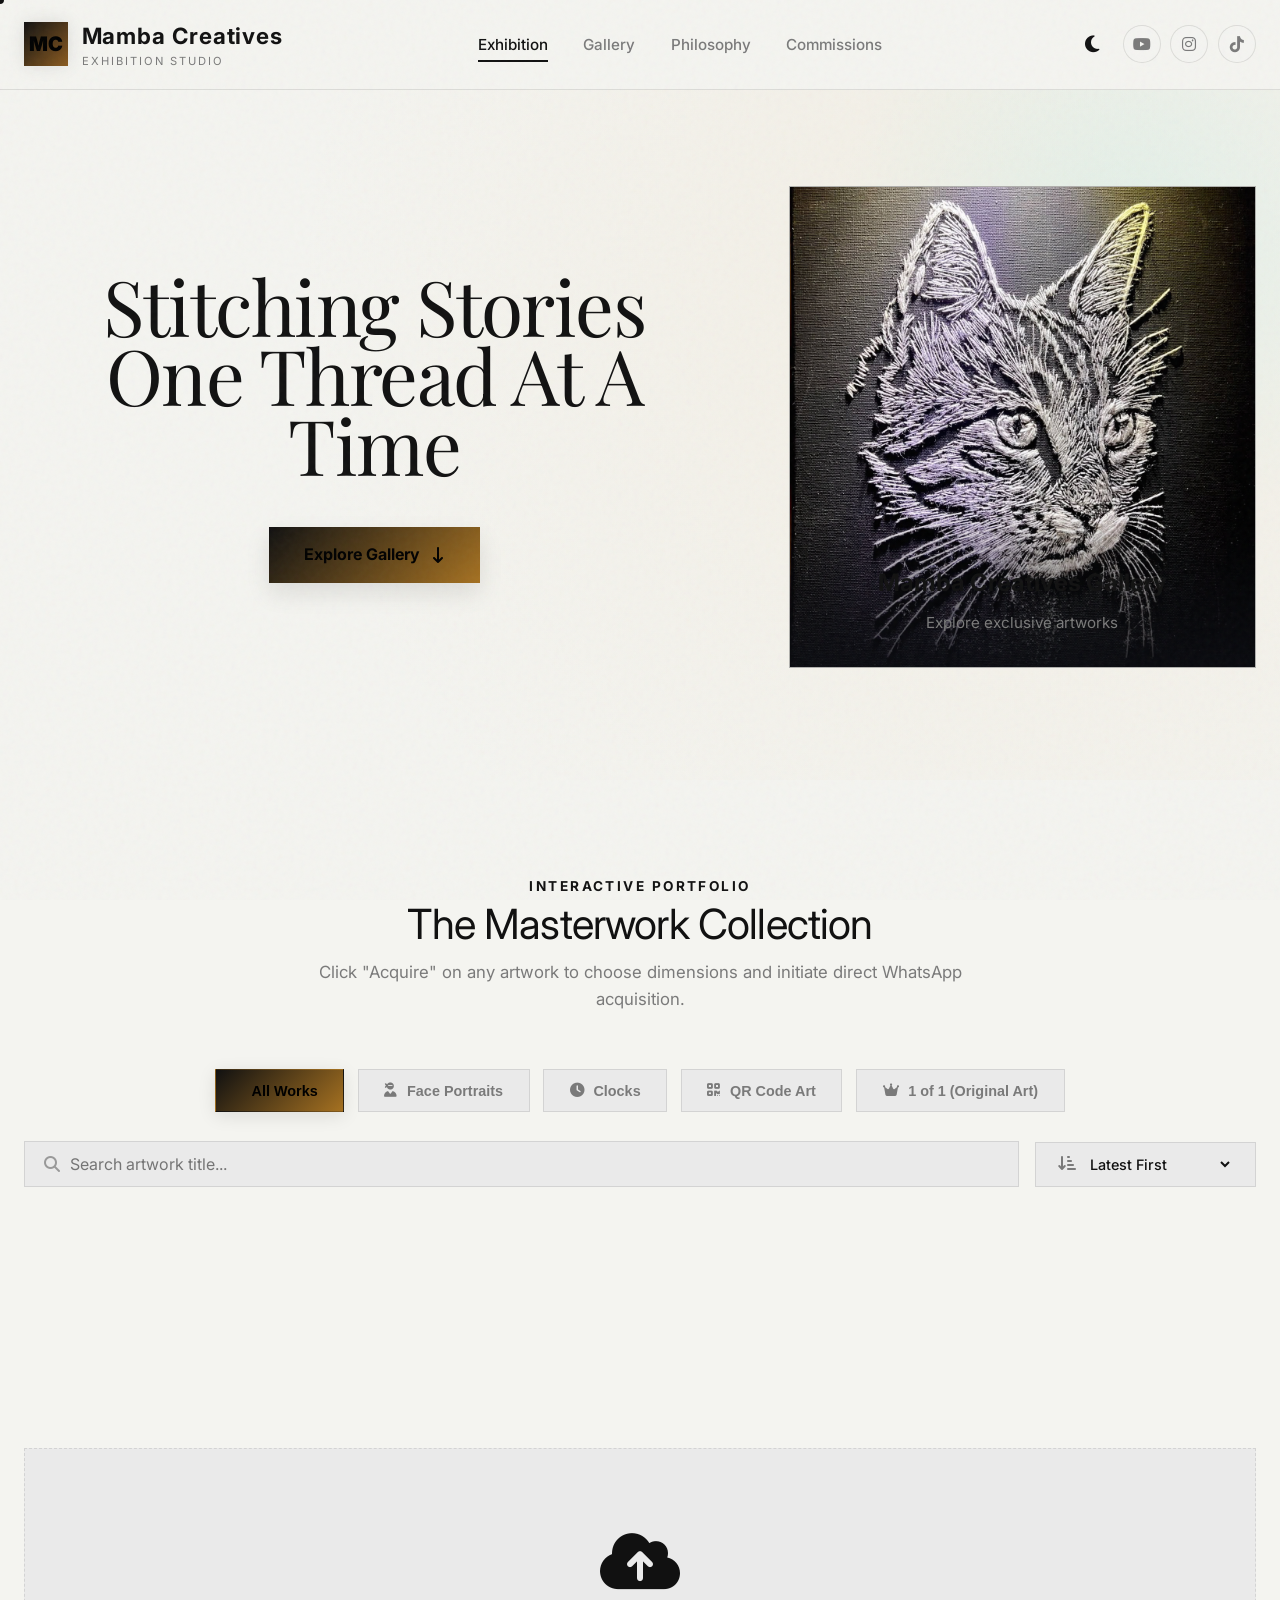
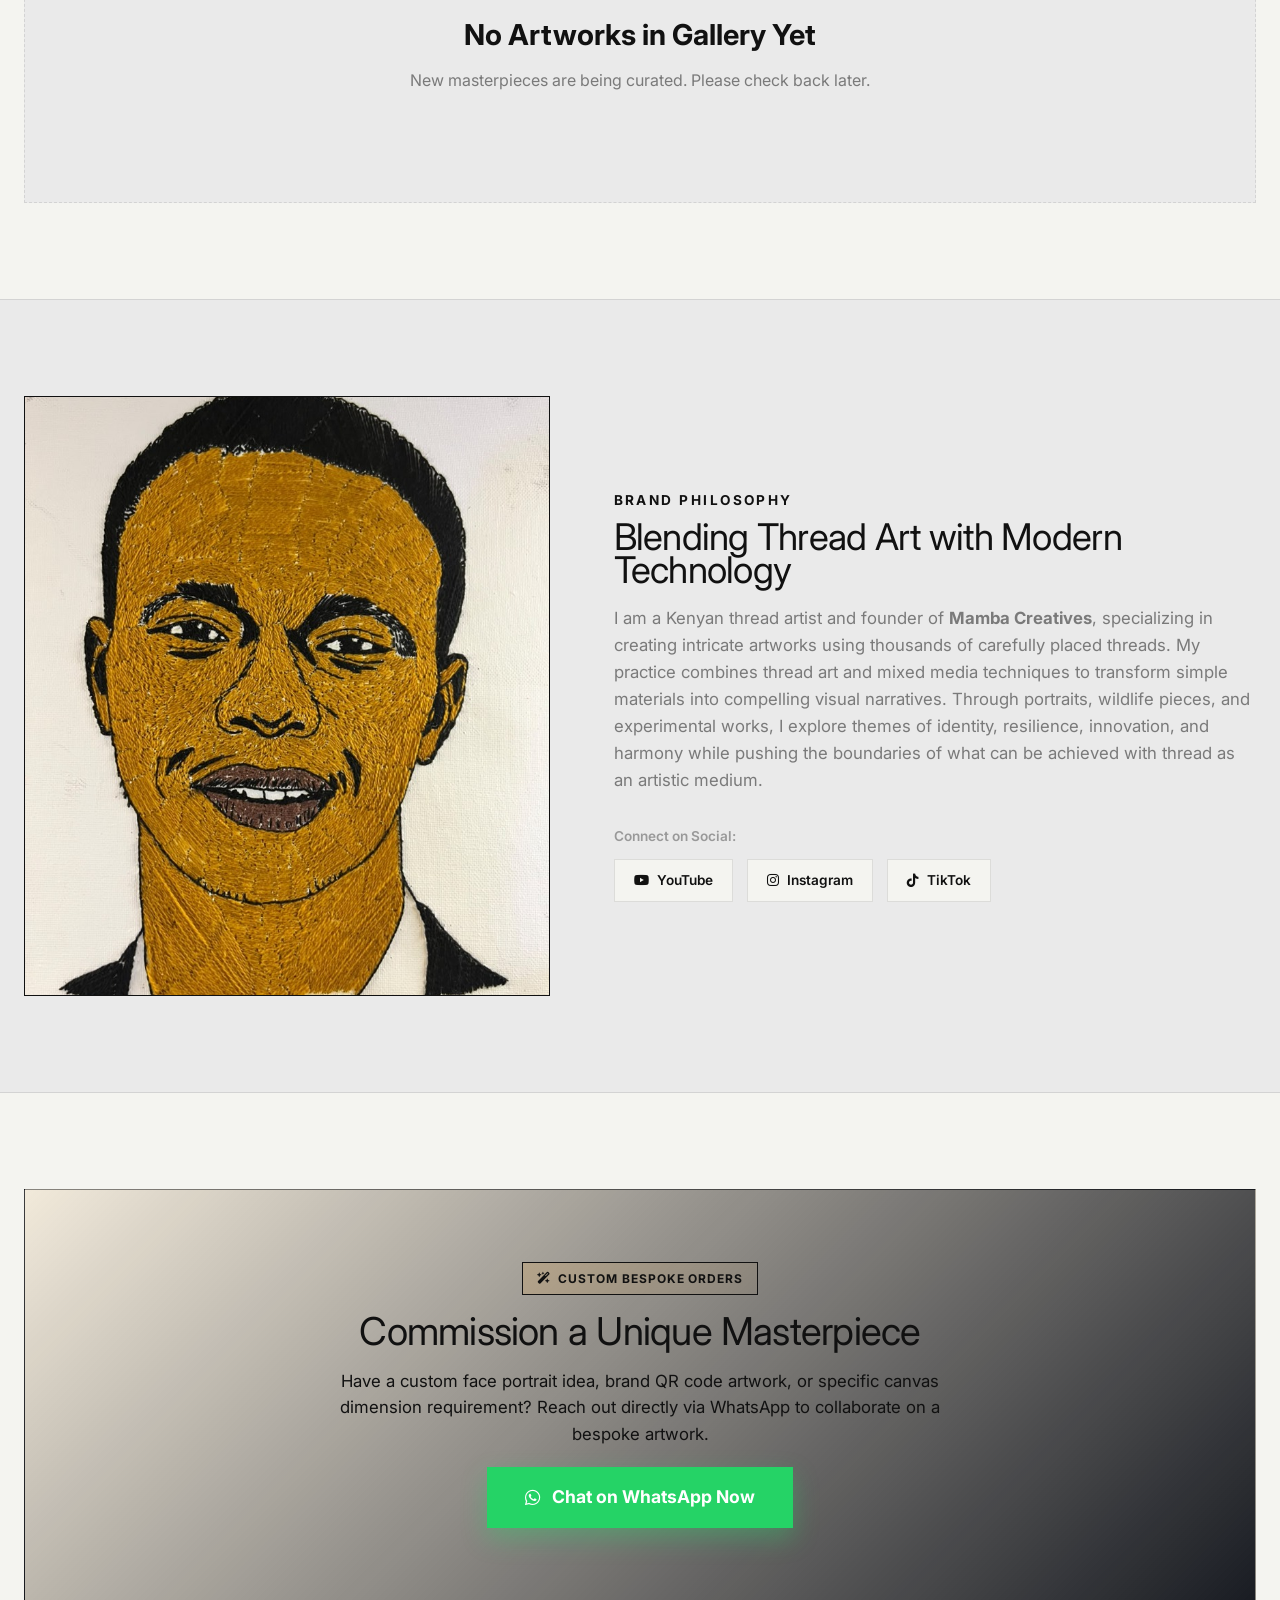
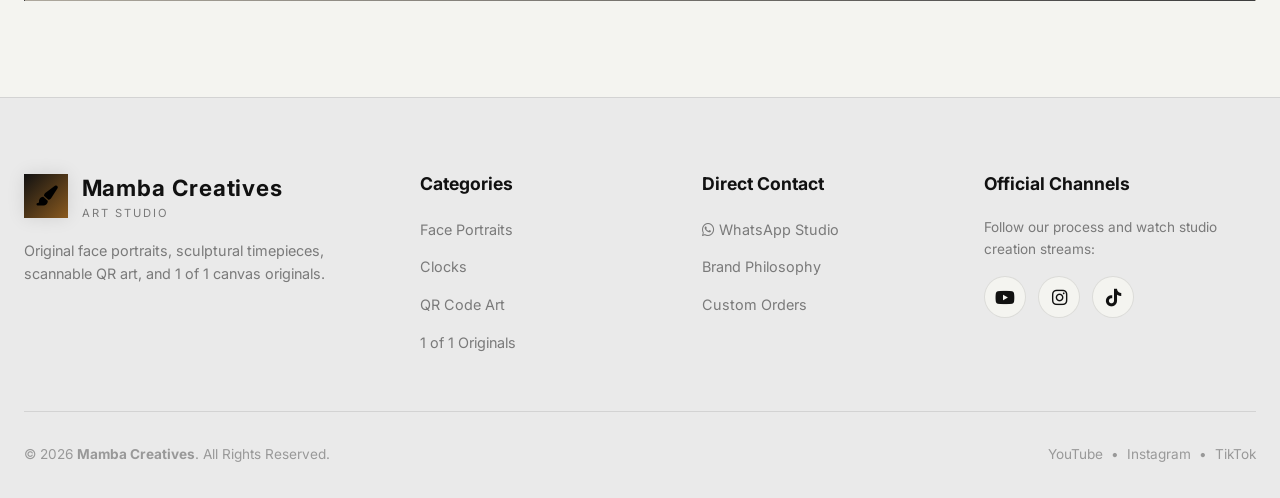
==== index.html @ ee7ca112 "Update Mamba Creatives Gallery" ====
<!DOCTYPE html>
<html lang="en">
<head>
    <meta charset="UTF-8">
    <meta name="viewport" content="width=device-width, initial-scale=1.0">
    <title>Mamba Creatives | Digital Art Exhibition</title>
    <!-- Google Fonts -->
    <link rel="preconnect" href="https://fonts.googleapis.com">
    <link rel="preconnect" href="https://fonts.gstatic.com" crossorigin>
    <link href="https://fonts.googleapis.com/css2?family=Inter:wght@400;500;600&family=Playfair+Display:ital,wght@0,400;0,700;1,400&display=swap" rel="stylesheet">
    <!-- Font Awesome Icons -->
    <link rel="stylesheet" href="https://cdnjs.cloudflare.com/ajax/libs/font-awesome/6.5.1/css/all.min.css">
    <!-- Stylesheet -->
    <link rel="stylesheet" href="styles.css">
</head>
<body>

    <!-- Custom Avant-Garde Cursor -->
    <div class="custom-cursor-dot" id="cursorDot"></div>
    <div class="custom-cursor-ring" id="cursorRing"></div>

    <!-- Sticky Navigation Bar -->
    <header class="navbar-header" id="header">
        <div class="nav-container">
            <!-- Brand Logo with Secret 5x Click Trigger -->
            <a href="#" class="brand-logo" id="brandLogo" title="Click 5x fast to open Creator Studio">
                <span class="logo-mark" style="font-weight: 900; font-family: var(--font-sans);">MC</span>
                <div class="logo-text">
                    <span class="brand-title">Mamba Creatives</span>
                    <span class="brand-subtitle">Exhibition Studio</span>
                </div>
            </a>

            <!-- Navigation Links -->
            <nav class="nav-menu" id="navMenu">
                <ul class="nav-list">
                    <li><a href="#hero" class="nav-link active">Exhibition</a></li>
                    <li><a href="#gallery" class="nav-link">Gallery</a></li>
                    <li><a href="#about" class="nav-link">Philosophy</a></li>
                    <li><a href="#commissions" class="nav-link">Commissions</a></li>
                </ul>

                <!-- Mobile Social Links -->
                <div class="mobile-social-group">
                    <a href="https://www.youtube.com/@mambacreatives" target="_blank" rel="noopener noreferrer" class="social-icon-link" title="YouTube">
                        <i class="fa-brands fa-youtube"></i>
                    </a>
                    <a href="https://www.instagram.com/mambacreatives/" target="_blank" rel="noopener noreferrer" class="social-icon-link" title="Instagram">
                        <i class="fa-brands fa-instagram"></i>
                    </a>
                    <a href="https://www.tiktok.com/@mambacreatives" target="_blank" rel="noopener noreferrer" class="social-icon-link" title="TikTok">
                        <i class="fa-brands fa-tiktok"></i>
                    </a>
                </div>
            </nav>

            <!-- Social Links & Action -->
            <div class="header-right">
                <button id="themeToggleBtn" class="theme-toggle-btn" title="Toggle Theme" aria-label="Toggle Theme">
                    <i class="fa-solid fa-moon"></i>
                </button>
                <div class="header-social-links">
                    <a href="https://www.youtube.com/@mambacreatives" target="_blank" rel="noopener noreferrer" class="social-btn yt" title="YouTube Channel">
                        <i class="fa-brands fa-youtube"></i>
                    </a>
                    <a href="https://www.instagram.com/mambacreatives/" target="_blank" rel="noopener noreferrer" class="social-btn ig" title="Instagram Profile">
                        <i class="fa-brands fa-instagram"></i>
                    </a>
                    <a href="https://www.tiktok.com/@mambacreatives" target="_blank" rel="noopener noreferrer" class="social-btn tt" title="TikTok Profile">
                        <i class="fa-brands fa-tiktok"></i>
                    </a>
                </div>

                <button class="hamburger-btn" id="hamburgerBtn" aria-label="Toggle navigation menu">
                    <span></span>
                    <span></span>
                    <span></span>
                </button>
            </div>
        </div>
    </header>

    <main>

        <!-- Hero Exhibition Banner -->
        <section class="hero-section" id="hero">
            <div class="hero-ambient-glow"></div>
            <div class="hero-container">
                <div class="hero-content reveal-on-scroll">
                    <h1 class="exhibition-title">Stitching Stories<br>One Thread At A Time</h1>
                    <div class="hero-actions">
                        <a href="#gallery" class="btn-primary">
                            <span>Explore Gallery</span>
                            <i class="fa-solid fa-arrow-down-long"></i>
                        </a>
                    </div>
                </div>

                <div class="hero-visual-frame reveal-on-scroll">
                    <div class="artwork-hero-box" id="heroFeaturedBox">
                        <div class="hero-placeholder-visual">
                            <i class="fa-solid fa-palette hero-placeholder-icon"></i>
                            <h3>Mamba Creatives Gallery</h3>
                            <p>Explore exclusive artworks</p>
                        </div>
                    </div>
                </div>
            </div>
        </section>

        <!-- Gallery & Asymmetrical Masonry Section -->
        <section class="gallery-section" id="gallery">
            <div class="section-container">

                <div class="section-header reveal-on-scroll">
                    <span class="section-tag">Interactive Portfolio</span>
                    <h2 class="section-title">The Masterwork Collection</h2>
                    <p class="section-subtitle">Click "Acquire" on any artwork to choose dimensions and initiate direct WhatsApp acquisition.</p>
                </div>

                <!-- Animated Category Filter Tabs -->
                <div class="gallery-controls-wrapper reveal-on-scroll">
                    <div class="category-tabs" id="categoryTabs" role="tablist">
                        <button class="tab-btn active" data-category="all" role="tab">
                            <i class="fa-solid fa-grid-2"></i> All Works
                        </button>
                        <button class="tab-btn" data-category="Face Portraits" role="tab">
                            <i class="fa-solid fa-user-ninja"></i> Face Portraits
                        </button>
                        <button class="tab-btn" data-category="Clocks" role="tab">
                            <i class="fa-solid fa-clock"></i> Clocks
                        </button>
                        <button class="tab-btn" data-category="QR Code Art" role="tab">
                            <i class="fa-solid fa-qrcode"></i> QR Code Art
                        </button>
                        <button class="tab-btn" data-category="1 of 1" role="tab">
                            <i class="fa-solid fa-crown"></i> 1 of 1 (Original Art)
                        </button>
                    </div>

                    <!-- Search & Sort Controls -->
                    <div class="filter-tools">
                        <div class="search-box">
                            <i class="fa-solid fa-magnifying-glass search-icon"></i>
                            <input type="text" id="searchInput" placeholder="Search artwork title..." aria-label="Search artwork">
                            <button id="clearSearchBtn" class="clear-search-btn" title="Clear search"><i class="fa-solid fa-xmark"></i></button>
                        </div>
                        <div class="sort-box">
                            <label for="sortSelect"><i class="fa-solid fa-arrow-down-short-wide"></i></label>
                            <select id="sortSelect" aria-label="Sort gallery">
                                <option value="featured">Latest First</option>
                                <option value="price-low">Price: Low to High</option>
                                <option value="price-high">Price: High to Low</option>
                                <option value="title">Alphabetical (A-Z)</option>
                            </select>
                        </div>
                    </div>
                </div>

                <!-- Asymmetrical Editorial Gallery Grid -->
                <div class="gallery-container" id="artGrid">
                    <!-- Dynamic Editorial Artwork Cards Rendered via JS -->
                </div>

                <!-- Empty State -->
                <div class="empty-state hidden" id="emptyState">
                    <i class="fa-solid fa-cloud-arrow-up empty-state-icon"></i>
                    <h3>No Artworks in Gallery Yet</h3>
                    <p>New masterpieces are being curated. Please check back later.</p>
                </div>
            </div>
        </section>

        <!-- Brand Philosophy / About Section -->
        <section class="about-section" id="about">
            <div class="section-container">
                <div class="about-grid">
                    <div class="about-visual reveal-on-scroll">
                        <img src="collage/portrait_art.jpg" alt="Mamba Creatives Philosophy Art" class="about-hero-img">
                    </div>
                    <div class="about-content reveal-on-scroll">
                        <span class="section-tag">Brand Philosophy</span>
                        <h2 class="about-heading">Blending Thread Art with Modern Technology</h2>
                        <p class="about-text">
                            I am a Kenyan thread artist and founder of <strong>Mamba Creatives</strong>, specializing in creating intricate artworks using thousands of carefully placed threads. My practice combines thread art and mixed media techniques to transform simple materials into compelling visual narratives. Through portraits, wildlife pieces, and experimental works, I explore themes of identity, resilience, innovation, and harmony while pushing the boundaries of what can be achieved with thread as an artistic medium.
                        </p>
                        <div class="social-connect-bar">
                            <span>Connect on Social:</span>
                            <div class="social-pill-group">
                                <a href="https://www.youtube.com/@mambacreatives" target="_blank" rel="noopener noreferrer" class="social-pill yt">
                                    <i class="fa-brands fa-youtube"></i> YouTube
                                </a>
                                <a href="https://www.instagram.com/mambacreatives/" target="_blank" rel="noopener noreferrer" class="social-pill ig">
                                    <i class="fa-brands fa-instagram"></i> Instagram
                                </a>
                                <a href="https://www.tiktok.com/@mambacreatives" target="_blank" rel="noopener noreferrer" class="social-pill tt">
                                    <i class="fa-brands fa-tiktok"></i> TikTok
                                </a>
                            </div>
                        </div>
                    </div>
                </div>
            </div>
        </section>

        <!-- Custom Commissions Section -->
        <section class="commissions-section" id="commissions">
            <div class="commissions-card reveal-on-scroll">
                <span class="badge-gold"><i class="fa-solid fa-wand-magic-sparkles"></i> Custom Bespoke Orders</span>
                <h2>Commission a Unique Masterpiece</h2>
                <p>Have a custom face portrait idea, brand QR code artwork, or specific canvas dimension requirement? Reach out directly via WhatsApp to collaborate on a bespoke artwork.</p>
                <a href="https://wa.me/254705393762?text=Hello%20Mamba%20Creatives.%20I%20am%20reaching%20out%20to%20discuss%20a%20custom%20artwork%20commission." target="_blank" rel="noopener noreferrer" class="btn-whatsapp-lg">
                    <i class="fa-brands fa-whatsapp"></i> Chat on WhatsApp Now
                </a>
            </div>
        </section>

    </main>

    <!-- Acquire & Dynamic Sizing Modal Overlay -->
    <div class="modal-overlay hidden" id="acquireModal">
        <div class="modal-dialog">
            <button class="modal-close-btn" id="modalCloseBtn" aria-label="Close modal">
                <i class="fa-solid fa-xmark"></i>
            </button>
            <div class="modal-body-container" id="modalBody">
                <!-- Dynamically populated by JS -->
            </div>
        </div>
    </div>

    <!-- Secret "Creator Studio" Hidden Admin Panel -->
    <div class="studio-overlay hidden" id="creatorStudioOverlay">
        <div class="studio-dialog">
            <div class="studio-header">
                <div class="studio-title-group">
                    <i class="fa-solid fa-photo-film studio-icon"></i>
                    <div>
                        <h3>Creator Studio Dashboard</h3>
                        <span class="studio-subtitle">Upload new artworks & manage gallery collection</span>
                    </div>
                </div>
                <button class="studio-close-btn" id="studioCloseBtn" aria-label="Close Studio">
                    <i class="fa-solid fa-xmark"></i>
                </button>
            </div>

            <!-- Tabs: Add Artwork / Manage Works -->
            <div class="studio-tabs">
                <button class="studio-tab-btn active" id="tabAddArt">
                    <i class="fa-solid fa-plus"></i> Upload New Artwork
                </button>
                <button class="studio-tab-btn" id="tabManageArt">
                    <i class="fa-solid fa-list-check"></i> Manage Gallery (<span id="studioCountBadge">0</span>)
                </button>
            </div>

            <!-- Panel 1: Upload Form -->
            <form class="studio-form" id="studioForm">
                <div class="form-group">
                    <label>Upload Artwork Image File *</label>
                    <div class="file-dropzone" id="fileDropzone">
                        <input type="file" id="artImageFile" accept="image/*" class="file-input-hidden" required>
                        <div class="dropzone-content" id="dropzoneContent">
                            <i class="fa-solid fa-cloud-arrow-up dropzone-icon"></i>
                            <span class="dropzone-text">Click or drag image file here</span>
                            <span class="dropzone-hint">Supports PNG, JPG, WEBP, GIF</span>
                        </div>
                        <div class="image-preview-container hidden" id="imagePreviewContainer">
                            <img id="imagePreviewImg" src="" alt="Selected Image Preview">
                            <button type="button" class="remove-preview-btn" id="removePreviewBtn" title="Choose another image">
                                <i class="fa-solid fa-xmark"></i> Change Image
                            </button>
                        </div>
                    </div>
                </div>

                <div class="form-group">
                    <label for="artTitle">Artwork Title *</label>
                    <input type="text" id="artTitle" placeholder="e.g. Royal Nefertiti" required>
                </div>

                <div class="form-row">
                    <div class="form-group">
                        <label for="artCategory">Category *</label>
                        <select id="artCategory" required>
                            <option value="Face Portraits">Face Portraits</option>
                            <option value="Clocks">Clocks</option>
                            <option value="QR Code Art">QR Code Art</option>
                            <option value="1 of 1">1 of 1 (Original Art)</option>
                        </select>
                    </div>
                    <div class="form-group">
                        <label for="artBasePrice">Base Price ($ USD) *</label>
                        <input type="number" id="artBasePrice" placeholder="e.g. 350" min="1" required>
                    </div>
                </div>

                <div class="form-group">
                    <label for="artMedium">Medium & Materials</label>
                    <input type="text" id="artMedium" placeholder="e.g. Acrylic & 24K Gold Leaf on Canvas">
                </div>

                <div class="form-group">
                    <label for="artDescription">Artwork Story / Description</label>
                    <textarea id="artDescription" rows="2" placeholder="Brief description of the artwork..."></textarea>
                </div>

                <div class="studio-actions">
                    <button type="submit" class="btn-primary" id="uploadSubmitBtn">
                        <i class="fa-solid fa-cloud-arrow-up"></i> Upload & Add to Gallery
                    </button>
                    <button type="button" class="btn-outline-danger" id="resetStorageBtn" title="Clear all uploaded artworks">
                        <i class="fa-solid fa-trash-can"></i> Clear All Works
                    </button>
                </div>
            </form>

            <!-- Panel 2: Manage & Delete Products List -->
            <div class="studio-manage-panel hidden" id="studioManagePanel">
                <div class="manage-list" id="manageList">
                    <!-- Populated dynamically by app.js -->
                </div>
            </div>

        </div>
    </div>

    <!-- Toast Notification Container -->
    <div class="toast-container" id="toastContainer"></div>

    <!-- Footer -->
    <footer class="footer">
        <div class="footer-container">
            <div class="footer-top">
                <div class="footer-brand">
                    <a href="#" class="brand-logo">
                        <span class="logo-mark"><i class="fa-solid fa-paintbrush"></i></span>
                        <div class="logo-text">
                            <span class="brand-title">Mamba Creatives</span>
                            <span class="brand-subtitle">Art Studio</span>
                        </div>
                    </a>
                    <p class="footer-desc">
                        Original face portraits, sculptural timepieces, scannable QR art, and 1 of 1 canvas originals.
                    </p>
                </div>

                <div class="footer-nav">
                    <h4>Categories</h4>
                    <ul>
                        <li><a href="#gallery" class="footer-filter-link" data-category="Face Portraits">Face Portraits</a></li>
                        <li><a href="#gallery" class="footer-filter-link" data-category="Clocks">Clocks</a></li>
                        <li><a href="#gallery" class="footer-filter-link" data-category="QR Code Art">QR Code Art</a></li>
                        <li><a href="#gallery" class="footer-filter-link" data-category="1 of 1">1 of 1 Originals</a></li>
                    </ul>
                </div>

                <div class="footer-nav">
                    <h4>Direct Contact</h4>
                    <ul>
                        <li><a href="https://wa.me/254705393762" target="_blank" rel="noopener noreferrer"><i class="fa-brands fa-whatsapp"></i> WhatsApp Studio</a></li>
                        <li><a href="#about">Brand Philosophy</a></li>
                        <li><a href="#commissions">Custom Orders</a></li>
                    </ul>
                </div>

                <div class="footer-social-col">
                    <h4>Official Channels</h4>
                    <p>Follow our process and watch studio creation streams:</p>
                    <div class="footer-social-icons">
                        <a href="https://www.youtube.com/@mambacreatives" target="_blank" rel="noopener noreferrer" class="social-icon-btn yt" title="YouTube">
                            <i class="fa-brands fa-youtube"></i>
                        </a>
                        <a href="https://www.instagram.com/mambacreatives/" target="_blank" rel="noopener noreferrer" class="social-icon-btn ig" title="Instagram">
                            <i class="fa-brands fa-instagram"></i>
                        </a>
                        <a href="https://www.tiktok.com/@mambacreatives" target="_blank" rel="noopener noreferrer" class="social-icon-btn tt" title="TikTok">
                            <i class="fa-brands fa-tiktok"></i>
                        </a>
                    </div>
                </div>
            </div>

            <div class="footer-bottom">
                <p>&copy; <span id="copyrightYear">2026</span> <strong>Mamba Creatives</strong>. All Rights Reserved.</p>
                <div class="footer-social-text-links">
                    <a href="https://www.youtube.com/@mambacreatives" target="_blank" rel="noopener noreferrer">YouTube</a>
                    <span>&bull;</span>
                    <a href="https://www.instagram.com/mambacreatives/" target="_blank" rel="noopener noreferrer">Instagram</a>
                    <span>&bull;</span>
                    <a href="https://www.tiktok.com/@mambacreatives" target="_blank" rel="noopener noreferrer">TikTok</a>
                </div>
            </div>
        </div>
    </footer>

    <!-- Back to Top Button -->
    <button class="back-to-top" id="backToTopBtn" title="Back to top">
        <i class="fa-solid fa-arrow-up"></i>
    </button>

    <!-- JavaScript Application Logic -->
    <script src="app.js"></script>
</body>
</html>
---- styles.css ----
/* ==========================================================================
   Mamba Creatives - Avant-Garde Digital Art Exhibition Stylesheet
   ========================================================================== */

:root {
  /* Colors: Off-white canvas and deep charcoal */
  --gallery-bone: #f4f4f0;
  --gallery-ink: #111111;
  --gallery-meta: #7a7a7a;

  /* Typography: The High/Low Mix */
  --font-serif: 'Playfair Display', 'PP Editorial New', serif;
  --font-sans: 'Inter', 'Helvetica Neue', sans-serif;

  /* Fluid Spacing */
  --space-sm: clamp(1rem, 2vw, 2rem);
  --space-lg: clamp(4rem, 8vw, 10rem);
  
  /* Physics */
  --ease-slow: cubic-bezier(0.19, 1, 0.22, 1);
  --transition: all 1.2s var(--ease-slow);

  /* Fallback legacy vars to prevent breaking existing classes before refactor */
  --bg-main: var(--gallery-bone);
  --bg-surface: #eaeaea;
  --bg-card: var(--gallery-bone);
  --bg-card-hover: #e0e0e0;
  --bg-glass: rgba(244, 244, 240, 0.85);
  
  --accent-primary: var(--gallery-ink);
  --accent-primary-glow: rgba(17, 17, 17, 0.1);
  --accent-secondary: var(--gallery-meta);
  --accent-whatsapp: #25d366;
  --accent-whatsapp-hover: #1eb956;
  
  --text-main: var(--gallery-ink);
  --text-muted: var(--gallery-meta);
  --text-dim: #999;
  
  --border-subtle: rgba(17, 17, 17, 0.1);
  --border-active: rgba(17, 17, 17, 0.3);
}

/* Reset & Base Setup */
*, *::before, *::after {
    box-sizing: border-box;
    margin: 0;
    padding: 0;
}

html {
    scroll-behavior: smooth;
    font-size: 16px;
}

body {
    background-color: var(--gallery-bone);
    color: var(--gallery-ink);
    font-family: var(--font-sans);
    line-height: 1.6;
    overflow-x: hidden;
    cursor: default;
    -webkit-font-smoothing: antialiased;
}

/* Subtle physical grain overlay */
body::before {
  content: "";
  position: fixed;
  top: 0; left: 0; width: 100vw; height: 100vh;
  background-image: url('data:image/svg+xml;utf8,%3Csvg viewBox="0 0 200 200" xmlns="http://www.w3.org/2000/svg"%3E%3Cfilter id="noiseFilter"%3E%3CfeTurbulence type="fractalNoise" baseFrequency="0.85" numOctaves="3" stitchTiles="stitch"/%3E%3C/filter%3E%3Crect width="100%25" height="100%25" filter="url(%23noiseFilter)"/%3E%3C/svg%3E');
  opacity: 0.04;
  pointer-events: none;
  z-index: 9999;
}

/* Custom Avant-Garde Cursor */
@media (pointer: fine) {
    body { cursor: none; }

    .custom-cursor-dot {
        position: fixed;
        top: 0;
        left: 0;
        width: 8px;
        height: 8px;
        background-color: var(--accent-primary);
        border-radius: 50%;
        pointer-events: none;
        z-index: 9999;
        transform: translate(-50%, -50%);
        transition: width 0.2s, height 0.2s, background-color 0.2s;
    }

    .custom-cursor-ring {
        position: fixed;
        top: 0;
        left: 0;
        width: 36px;
        height: 36px;
        border: 1.5px solid var(--accent-primary);
        border-radius: 50%;
        pointer-events: none;
        z-index: 9998;
        transform: translate(-50%, -50%);
        transition: transform 0.15s ease-out, width 0.25s ease, height 0.25s ease, border-color 0.25s ease;
        opacity: 0.6;
    }

    body.hovering-interactive .custom-cursor-dot {
        width: 12px;
        height: 12px;
        background-color: var(--accent-secondary);
    }

    body.hovering-interactive .custom-cursor-ring {
        width: 52px;
        height: 52px;
        border-color: var(--accent-secondary);
        opacity: 0.9;
    }
}

a, button {
    cursor: pointer;
    text-decoration: none;
    color: inherit;
    transition: var(--transition);
}

ul { list-style: none; }
img { max-width: 100%; height: auto; display: block; }
input, select, textarea { font-family: inherit; font-size: inherit; color: inherit; outline: none; }

.hidden { display: none !important; }

/* Badges */
.badge-gold {
    background: linear-gradient(135deg, rgba(223, 168, 87, 0.25), rgba(223, 168, 87, 0.05));
    border: 1px solid var(--accent-primary);
    color: var(--accent-primary);
    padding: 0.35rem 0.85rem;
    border-radius: var(--radius-full);
    font-size: 0.75rem;
    font-weight: 700;
    letter-spacing: 0.08em;
    text-transform: uppercase;
    display: inline-flex;
    align-items: center;
    gap: 0.4rem;
}

.badge-cat {
    background: rgba(6, 7, 10, 0.8);
    backdrop-filter: blur(8px);
    border: 1px solid var(--border-subtle);
    color: var(--text-main);
    font-size: 0.75rem;
    font-weight: 600;
    padding: 0.35rem 0.85rem;
    border-radius: var(--radius-full);
}

/* Header & Sticky Nav */
.navbar-header {
    position: sticky;
    top: 0;
    left: 0;
    width: 100%;
    z-index: 1000;
    background: var(--bg-glass);
    backdrop-filter: blur(16px);
    -webkit-backdrop-filter: blur(16px);
    border-bottom: 1px solid var(--border-subtle);
    transition: var(--transition);
}

.nav-container {
    max-width: 1350px;
    margin: 0 auto;
    padding: 1.1rem 1.5rem;
    display: flex;
    align-items: center;
    justify-content: space-between;
}

.brand-logo {
    display: flex;
    align-items: center;
    gap: 0.85rem;
    user-select: none;
}

.logo-mark {
    width: 44px;
    height: 44px;
    background: linear-gradient(135deg, var(--accent-primary), #8a5a1f);
    border-radius: var(--radius-md);
    display: flex;
    align-items: center;
    justify-content: center;
    color: #000;
    font-size: 1.25rem;
    box-shadow: 0 0 18px var(--accent-primary-glow);
}

.logo-text { display: flex; flex-direction: column; }

.brand-title {
    font-family: var(--font-heading);
    font-size: 1.4rem;
    font-weight: 700;
    letter-spacing: 0.04em;
    background: linear-gradient(135deg, var(--text-main) 40%, var(--accent-primary));
    -webkit-background-clip: text;
    -webkit-text-fill-color: transparent;
}

.brand-subtitle {
    font-size: 0.7rem;
    color: var(--text-muted);
    letter-spacing: 0.18em;
    text-transform: uppercase;
}

.nav-menu { display: flex; align-items: center; }

.nav-list {
    display: flex;
    align-items: center;
    gap: 2.2rem;
}

.nav-link {
    font-size: 0.95rem;
    font-weight: 500;
    color: var(--text-muted);
    position: relative;
    padding: 0.5rem 0;
}

.nav-link:hover, .nav-link.active { color: var(--accent-primary); }

.nav-link::after {
    content: '';
    position: absolute;
    bottom: 0;
    left: 0;
    width: 0;
    height: 2px;
    background: var(--accent-primary);
    transition: var(--transition);
}

.nav-link:hover::after, .nav-link.active::after { width: 100%; }

.mobile-social-group { display: none; }

.header-right {
    display: flex;
    align-items: center;
    gap: 1rem;
}

.header-social-links {
    display: flex;
    align-items: center;
    gap: 0.6rem;
}

.social-btn {
    width: 38px;
    height: 38px;
    border-radius: 50%;
    background: rgba(255, 255, 255, 0.04);
    border: 1px solid var(--border-subtle);
    display: flex;
    align-items: center;
    justify-content: center;
    color: var(--text-muted);
    font-size: 1rem;
    transition: var(--transition);
}

.social-btn.yt:hover { background: #ff0000; color: #fff; border-color: #ff0000; box-shadow: 0 0 15px rgba(255,0,0,0.4); }
.social-btn.ig:hover { background: linear-gradient(45deg, #f09433, #dc2743, #bc1888); color: #fff; border-color: transparent; box-shadow: 0 0 15px rgba(220,39,67,0.4); }
.social-btn.tt:hover { background: #000; color: #00f2fe; border-color: #00f2fe; box-shadow: 0 0 15px rgba(0,242,254,0.4); }

.creator-studio-trigger-btn {
    background: rgba(223, 168, 87, 0.1);
    border: 1px solid var(--border-active);
    color: var(--accent-primary);
    padding: 0.55rem 1.1rem;
    border-radius: var(--radius-full);
    font-size: 0.85rem;
    font-weight: 700;
    display: inline-flex;
    align-items: center;
    gap: 0.5rem;
    transition: var(--transition);
}

.creator-studio-trigger-btn:hover {
    background: var(--accent-primary);
    color: #000;
    box-shadow: 0 0 18px var(--accent-primary-glow);
}

.hamburger-btn {
    display: none;
    flex-direction: column;
    justify-content: space-between;
    width: 28px;
    height: 20px;
    background: none;
    border: none;
}

.hamburger-btn span {
    width: 100%;
    height: 2.5px;
    background-color: var(--text-main);
    border-radius: 2px;
    transition: var(--transition);
}

/* Scroll-Triggered Reveal Classes */
.reveal-on-scroll {
    opacity: 0;
    transform: translateY(40px);
    transition: opacity 0.8s cubic-bezier(0.16, 1, 0.3, 1), transform 0.8s cubic-bezier(0.16, 1, 0.3, 1);
}

.reveal-on-scroll.revealed { opacity: 1; transform: translateY(0); }

/* Hero Section */
.hero-section {
    position: relative;
    padding: 6rem 1.5rem 7rem;
    background: radial-gradient(circle at 80% 30%, rgba(223, 168, 87, 0.08) 0%, transparent 65%);
    overflow: hidden;
}

.hero-ambient-glow {
    position: absolute;
    top: -150px;
    right: -150px;
    width: 600px;
    height: 600px;
    background: radial-gradient(circle, rgba(0, 242, 254, 0.07) 0%, transparent 70%);
    pointer-events: none;
}

.hero-container {
    max-width: 1350px;
    margin: 0 auto;
    display: grid;
    grid-template-columns: 1.2fr 0.8fr;
    gap: 4rem;
    align-items: center;
}

.hero-tag {
    background: rgba(223, 168, 87, 0.1);
    border: 1px solid var(--border-active);
    color: var(--accent-primary);
    padding: 0.4rem 1.1rem;
    border-radius: var(--radius-full);
    font-size: 0.85rem;
    font-weight: 600;
    margin-bottom: 1.5rem;
    display: inline-flex;
    align-items: center;
    gap: 0.5rem;
}

.hero-title {
    font-family: var(--font-heading);
    font-size: 3.5rem;
    line-height: 1.12;
    font-weight: 700;
    margin-bottom: 1.5rem;
}

.hero-description {
    font-size: 1.15rem;
    color: var(--text-muted);
    margin-bottom: 2.5rem;
    max-width: 620px;
}

.hero-content {
    display: flex;
    flex-direction: column;
    justify-content: center;
    text-align: center;
    align-items: center;
    transform: translateY(-3rem); /* Push text a bit to the top */
}

.hero-actions { 
    display: flex; 
    flex-wrap: wrap; 
    gap: 1.25rem; 
    margin-top: 3rem; 
}

.btn-primary {
    background: linear-gradient(135deg, var(--accent-primary), #a57121);
    color: #000;
    font-weight: 700;
    padding: 0.95rem 2.2rem;
    border-radius: var(--radius-full);
    display: inline-flex;
    align-items: center;
    gap: 0.75rem;
    font-size: 1rem;
    border: none;
    box-shadow: 0 10px 25px var(--accent-primary-glow);
    transition: var(--transition);
}

.btn-primary:hover {
    transform: translateY(-3px);
    box-shadow: 0 15px 35px var(--accent-primary-glow);
}

.btn-outline {
    background: transparent;
    border: 1px solid var(--border-subtle);
    color: var(--text-main);
    font-weight: 600;
    padding: 0.95rem 2.2rem;
    border-radius: var(--radius-full);
    display: inline-flex;
    align-items: center;
    gap: 0.75rem;
    font-size: 1rem;
    transition: var(--transition);
}

.btn-outline:hover {
    border-color: var(--accent-primary);
    color: var(--accent-primary);
    background: rgba(223, 168, 87, 0.05);
}

.hero-visual-frame { position: relative; }

.artwork-hero-box {
    position: relative;
    border-radius: var(--radius-lg);
    overflow: hidden;
    border: 1px solid var(--border-active);
    box-shadow: var(--shadow-hover);
    background: var(--bg-card);
    min-height: 480px;
    display: flex;
    align-items: center;
    justify-content: center;
}

.hero-artwork-img {
    width: 100%;
    height: 480px;
    object-fit: cover;
    transition: transform 0.8s ease;
}

.hero-placeholder-visual {
    padding: 3rem;
    text-align: center;
    display: flex;
    flex-direction: column;
    align-items: center;
    gap: 1rem;
}

.hero-placeholder-icon { font-size: 4rem; color: var(--accent-primary); }
.hero-placeholder-visual h3 { font-family: var(--font-heading); font-size: 1.8rem; }
.hero-placeholder-visual p { color: var(--text-muted); }

/* Rotating Photo Collage Styles */
.hero-rotating-collage {
    width: 100%;
    height: 100%;
    min-height: 480px;
    position: relative;
    overflow: hidden;
    background: var(--bg-card);
}

.collage-slide {
    position: absolute;
    top: 0;
    left: 0;
    width: 100%;
    height: 100%;
    object-fit: cover;
    opacity: 0;
    transition: opacity 1.5s ease-in-out, transform 4s ease-out;
    transform: scale(1.05);
}

.collage-slide.active {
    opacity: 1;
    transform: scale(1);
    z-index: 2;
}

.collage-overlay-text {
    position: absolute;
    bottom: 0;
    left: 0;
    width: 100%;
    background: linear-gradient(to top, rgba(10,11,16,0.9), transparent);
    padding: 3rem 1.5rem 2rem 1.5rem;
    z-index: 3;
    text-align: center;
    pointer-events: none;
    color: #ffffff;
}

.collage-overlay-text h3 {
    color: var(--accent-primary);
    font-size: 1.5rem;
    margin-bottom: 0.5rem;
    font-family: var(--font-heading);
}

.collage-overlay-text p {
    color: var(--text-muted);
    font-size: 0.95rem;
}

/* Gallery Section */
.gallery-section {
    padding: 6rem 1.5rem;
    background-color: var(--bg-main);
}

.section-container { max-width: 1350px; margin: 0 auto; }

.section-header {
    text-align: center;
    max-width: 720px;
    margin: 0 auto 3.5rem;
}

.section-tag {
    color: var(--accent-primary);
    font-size: 0.85rem;
    font-weight: 700;
    letter-spacing: 0.18em;
    text-transform: uppercase;
    display: block;
    margin-bottom: 0.5rem;
}

.section-title { font-family: var(--font-heading); font-size: 2.6rem; margin-bottom: 1rem; }
.section-subtitle { color: var(--text-muted); font-size: 1.05rem; }

.gallery-controls-wrapper {
    display: flex;
    flex-direction: column;
    gap: 1.8rem;
    margin-bottom: 3.5rem;
}

.category-tabs {
    display: flex;
    flex-wrap: wrap;
    align-items: center;
    justify-content: center;
    gap: 0.85rem;
}

.tab-btn {
    padding: 0.8rem 1.6rem;
    border-radius: var(--radius-full);
    background: var(--bg-surface);
    border: 1px solid var(--border-subtle);
    color: var(--text-muted);
    font-size: 0.9rem;
    font-weight: 600;
    display: inline-flex;
    align-items: center;
    gap: 0.6rem;
    transition: var(--transition);
}

.tab-btn:hover {
    color: var(--text-main);
    border-color: rgba(255, 255, 255, 0.2);
    background: var(--bg-card);
}

.tab-btn.active {
    background: linear-gradient(135deg, var(--accent-primary), #a57121);
    color: #000;
    border-color: transparent;
    box-shadow: 0 4px 18px var(--accent-primary-glow);
}

.filter-tools {
    display: flex;
    align-items: center;
    justify-content: space-between;
    gap: 1rem;
    flex-wrap: wrap;
}

.search-box {
    position: relative;
    flex: 1;
    min-width: 280px;
    background: var(--bg-surface);
    border: 1px solid var(--border-subtle);
    border-radius: var(--radius-full);
    display: flex;
    align-items: center;
    padding: 0 1.2rem;
    transition: var(--transition);
}

.search-box:focus-within {
    border-color: var(--accent-primary);
    box-shadow: 0 0 15px var(--accent-primary-glow);
}

.search-icon { color: var(--text-dim); margin-right: 0.6rem; }
.search-box input { width: 100%; padding: 0.75rem 0; color: var(--text-main); border: none; background: transparent; }

.clear-search-btn {
    color: var(--text-dim);
    opacity: 0;
    visibility: hidden;
    background: none;
    border: none;
    transition: var(--transition);
}

.clear-search-btn.show { opacity: 1; visibility: visible; }

.sort-box {
    background: var(--bg-surface);
    border: 1px solid var(--border-subtle);
    border-radius: var(--radius-full);
    padding: 0.55rem 1.4rem;
    display: flex;
    align-items: center;
    gap: 0.6rem;
    color: var(--text-muted);
}

.sort-box select {
    background: transparent;
    border: none;
    color: var(--text-main);
    cursor: pointer;
    font-size: 0.9rem;
    font-weight: 500;
}

.sort-box select option { background-color: var(--bg-surface); color: var(--text-main); }

/* Asymmetrical Masonry Grid */
.masonry-gallery-grid {
    display: grid;
    grid-template-columns: repeat(auto-fill, minmax(320px, 1fr));
    grid-auto-rows: 18px;
    gap: 1.8rem;
}

.art-masonry-card {
    background: var(--bg-card);
    border: 1px solid var(--border-subtle);
    border-radius: var(--radius-md);
    overflow: hidden;
    display: flex;
    flex-direction: column;
    position: relative;
    transition: var(--transition);
}

.art-masonry-card:hover {
    transform: translateY(-8px);
    border-color: var(--border-active);
    box-shadow: var(--shadow-hover);
    background: var(--bg-card-hover);
}

.card-height-tall { grid-row: span 30; }
.card-height-medium { grid-row: span 25; }
.card-height-standard { grid-row: span 22; }

.art-masonry-media {
    position: relative;
    width: 100%;
    flex-grow: 1;
    overflow: hidden;
    background: #090b10;
}

.art-masonry-img {
    width: 100%;
    height: 100%;
    object-fit: cover;
    transition: transform 0.7s cubic-bezier(0.16, 1, 0.3, 1);
}

.art-masonry-card:hover .art-masonry-img { transform: scale(1.08); }

/* Individual Product Quick Delete Button on Card Hover Overlay */
.card-delete-btn {
    position: absolute;
    top: 1rem;
    right: 1rem;
    width: 36px;
    height: 36px;
    border-radius: 50%;
    background: rgba(239, 68, 68, 0.85);
    border: 1px solid #ef4444;
    color: #fff;
    display: flex;
    align-items: center;
    justify-content: center;
    font-size: 0.9rem;
    z-index: 5;
    transition: var(--transition);
}

.card-delete-btn:hover {
    background: #dc2626;
    transform: scale(1.1);
    box-shadow: 0 0 15px rgba(239, 68, 68, 0.6);
}

.art-hover-overlay {
    position: absolute;
    top: 0;
    left: 0;
    width: 100%;
    height: 100%;
    background: linear-gradient(to top, rgba(6, 7, 10, 0.95) 20%, rgba(6, 7, 10, 0.4) 60%, transparent);
    opacity: 0;
    display: flex;
    flex-direction: column;
    justify-content: flex-end;
    padding: 1.8rem;
    transition: opacity 0.4s ease;
    z-index: 2;
}

.art-masonry-card:hover .art-hover-overlay { opacity: 1; }

.hover-content {
    transform: translateY(15px);
    transition: transform 0.4s ease;
}

.art-masonry-card:hover .hover-content { transform: translateY(0); }

.hover-cat-tag {
    color: var(--accent-primary);
    font-size: 0.75rem;
    font-weight: 700;
    text-transform: uppercase;
    letter-spacing: 0.1em;
    margin-bottom: 0.3rem;
}

.hover-title {
    font-family: var(--font-heading);
    font-size: 1.4rem;
    margin-bottom: 0.4rem;
}

.hover-medium {
    font-size: 0.85rem;
    color: var(--text-muted);
    margin-bottom: 1.2rem;
}

.hover-actions-row {
    display: flex;
    align-items: center;
    gap: 0.75rem;
}

.btn-acquire-glowing {
    flex: 1;
    background: linear-gradient(135deg, var(--accent-primary), #aa7526);
    color: #000;
    font-weight: 700;
    font-size: 0.9rem;
    padding: 0.75rem 1.4rem;
    border-radius: var(--radius-full);
    display: inline-flex;
    align-items: center;
    justify-content: center;
    gap: 0.6rem;
    border: none;
    box-shadow: 0 0 18px var(--accent-primary-glow);
    transition: var(--transition);
}

.btn-acquire-glowing:hover {
    transform: scale(1.03);
    box-shadow: 0 0 25px rgba(223, 168, 87, 0.6);
}

.art-static-bar {
    padding: 1.2rem 1.5rem;
    display: flex;
    align-items: center;
    justify-content: space-between;
    border-top: 1px solid var(--border-subtle);
    background: var(--bg-card);
}

.static-title-group h3 { font-family: var(--font-heading); font-size: 1.15rem; }
.static-title-group span { font-size: 0.8rem; color: var(--text-muted); }

.static-price {
    font-family: var(--font-heading);
    font-size: 1.25rem;
    font-weight: 700;
    color: var(--accent-primary);
}

/* Empty State */
.empty-state {
    text-align: center;
    padding: 5rem 2rem;
    background: var(--bg-surface);
    border: 1px dashed var(--border-subtle);
    border-radius: var(--radius-lg);
}

.empty-state-icon { font-size: 4rem; color: var(--accent-primary); margin-bottom: 1.2rem; }
.empty-state h3 { font-size: 1.8rem; margin-bottom: 0.6rem; }
.empty-state p { color: var(--text-muted); margin-bottom: 1.8rem; max-width: 500px; margin-left: auto; margin-right: auto; }

/* About Section */
.about-section {
    padding: 6rem 1.5rem;
    background: var(--bg-surface);
    border-top: 1px solid var(--border-subtle);
    border-bottom: 1px solid var(--border-subtle);
}

.about-grid {
    display: grid;
    grid-template-columns: 0.9fr 1.1fr;
    gap: 4rem;
    align-items: center;
}

.about-visual { position: relative; }

.about-placeholder-card {
    background: var(--bg-card);
    border: 1px solid var(--accent-primary);
    border-radius: var(--radius-lg);
    padding: 4rem 2rem;
    text-align: center;
    display: flex;
    flex-direction: column;
    align-items: center;
    gap: 1rem;
    box-shadow: var(--shadow-card);
}

.about-placeholder-card i { font-size: 3.5rem; color: var(--accent-primary); }
.glow-title { font-family: var(--font-heading); font-size: 1.4rem; color: var(--accent-primary); font-weight: 700; }
.glow-sub { font-size: 0.8rem; color: var(--text-muted); text-transform: uppercase; }

.about-heading { font-family: var(--font-heading); font-size: 2.3rem; margin-bottom: 1.2rem; }
.about-text { color: var(--text-muted); font-size: 1.05rem; margin-bottom: 2rem; }

.social-connect-bar { display: flex; flex-direction: column; gap: 0.75rem; }
.social-connect-bar span { font-size: 0.85rem; color: var(--text-dim); font-weight: 600; }

.social-pill-group { display: flex; flex-wrap: wrap; gap: 0.85rem; }

.social-pill {
    padding: 0.6rem 1.2rem;
    border-radius: var(--radius-full);
    background: var(--bg-card);
    border: 1px solid var(--border-subtle);
    font-size: 0.85rem;
    font-weight: 600;
    display: inline-flex;
    align-items: center;
    gap: 0.5rem;
}

.social-pill.yt:hover { background: #ff0000; color: #fff; border-color: #ff0000; }
.social-pill.ig:hover { background: #dc2743; color: #fff; border-color: #dc2743; }
.social-pill.tt:hover { background: #000; color: #00f2fe; border-color: #00f2fe; }

/* Commissions Banner */
.commissions-section { padding: 6rem 1.5rem; max-width: 1350px; margin: 0 auto; }

.commissions-card {
    background: linear-gradient(135deg, rgba(223, 168, 87, 0.14), rgba(14, 17, 24, 0.95)), var(--bg-card);
    border: 1px solid var(--border-active);
    border-radius: var(--radius-lg);
    padding: 4.5rem 2rem;
    text-align: center;
    box-shadow: var(--shadow-hover);
    display: flex;
    flex-direction: column;
    align-items: center;
    gap: 1.2rem;
}

.commissions-card h2 { font-family: var(--font-heading); font-size: 2.4rem; }
.commissions-card p { color: var(--text-main); max-width: 650px; font-size: 1.05rem; }

.btn-whatsapp-lg {
    background: var(--accent-whatsapp);
    color: #fff;
    font-weight: 700;
    font-size: 1.1rem;
    padding: 1rem 2.4rem;
    border-radius: var(--radius-full);
    display: inline-flex;
    align-items: center;
    gap: 0.75rem;
    box-shadow: 0 10px 25px rgba(37, 211, 102, 0.35);
    transition: var(--transition);
}

.btn-whatsapp-lg:hover {
    background: var(--accent-whatsapp-hover);
    transform: translateY(-3px);
    box-shadow: 0 15px 35px rgba(37, 211, 102, 0.5);
}

/* Modal Overlay & Acquire Flow */
.modal-overlay {
    position: fixed;
    top: 0;
    left: 0;
    width: 100vw;
    height: 100vh;
    background: rgba(4, 5, 8, 0.88);
    backdrop-filter: blur(14px);
    z-index: 2000;
    display: flex;
    align-items: center;
    justify-content: center;
    padding: 1.5rem;
}

.modal-dialog {
    background: var(--bg-card);
    border: 1px solid var(--border-active);
    border-radius: var(--radius-lg);
    max-width: 960px;
    width: 100%;
    max-height: 90vh;
    overflow-y: auto;
    position: relative;
    box-shadow: 0 30px 60px rgba(0, 0, 0, 0.95);
    animation: modalPop 0.35s cubic-bezier(0.16, 1, 0.3, 1) forwards;
}

@keyframes modalPop {
    from { opacity: 0; transform: scale(0.92) translateY(20px); }
    to { opacity: 1; transform: scale(1) translateY(0); }
}

.modal-close-btn {
    position: absolute;
    top: 1.25rem;
    right: 1.25rem;
    width: 42px;
    height: 42px;
    border-radius: 50%;
    background: var(--bg-surface);
    border: 1px solid var(--border-subtle);
    color: var(--text-main);
    display: flex;
    align-items: center;
    justify-content: center;
    font-size: 1.2rem;
    z-index: 10;
    transition: var(--transition);
}

.modal-close-btn:hover { background: var(--accent-primary); color: #000; }

.modal-body-container { padding: 2.5rem; }

.modal-artwork-grid {
    display: grid;
    grid-template-columns: 1fr 1fr;
    gap: 2.5rem;
}

.modal-media-col { display: flex; flex-direction: column; gap: 1.2rem; }

.modal-img-frame {
    border-radius: var(--radius-md);
    overflow: hidden;
    background: #000;
    border: 1px solid var(--border-subtle);
    max-height: 420px;
}

.modal-img-frame img { width: 100%; height: 100%; object-fit: cover; }

.scale-visualizer-box {
    background: rgba(255, 255, 255, 0.03);
    border: 1px dashed var(--border-active);
    border-radius: var(--radius-md);
    padding: 1.2rem;
    display: flex;
    flex-direction: column;
    align-items: center;
    gap: 0.8rem;
}

.scale-canvas-stage {
    width: 100%;
    height: 120px;
    background: rgba(0, 0, 0, 0.4);
    border-radius: var(--radius-sm);
    display: flex;
    align-items: center;
    justify-content: center;
    position: relative;
    overflow: hidden;
}

.scale-canvas-preview {
    background: linear-gradient(135deg, var(--accent-primary), var(--accent-secondary));
    border: 2px solid #fff;
    border-radius: 4px;
    box-shadow: 0 0 20px rgba(223, 168, 87, 0.4);
    transition: width 0.4s cubic-bezier(0.16, 1, 0.3, 1), height 0.4s cubic-bezier(0.16, 1, 0.3, 1);
    display: flex;
    align-items: center;
    justify-content: center;
    color: #000;
    font-size: 0.75rem;
    font-weight: 700;
}

.scale-info-text { font-size: 0.8rem; color: var(--text-muted); }

.modal-details-col { display: flex; flex-direction: column; }

.modal-details-col h2 { font-family: var(--font-heading); font-size: 2.1rem; margin: 0.5rem 0; }
.modal-description { color: var(--text-muted); font-size: 0.95rem; margin: 1rem 0 1.5rem; }

.size-picker-group { margin-bottom: 2rem; }

.size-picker-label {
    font-size: 0.8rem;
    text-transform: uppercase;
    letter-spacing: 0.08em;
    color: var(--text-dim);
    font-weight: 700;
    margin-bottom: 0.75rem;
    display: block;
}

.size-pill-options { display: flex; flex-wrap: wrap; gap: 0.6rem; }

.size-pill-btn {
    padding: 0.6rem 1.1rem;
    border-radius: var(--radius-full);
    background: var(--bg-surface);
    border: 1px solid var(--border-subtle);
    color: var(--text-muted);
    font-size: 0.85rem;
    font-weight: 600;
    transition: var(--transition);
}

.size-pill-btn:hover { border-color: var(--accent-primary); color: var(--text-main); }
.size-pill-btn.selected {
    background: var(--accent-primary);
    color: #000;
    border-color: var(--accent-primary);
    box-shadow: 0 0 15px var(--accent-primary-glow);
}

.modal-acquisition-footer {
    margin-top: auto;
    display: flex;
    align-items: center;
    justify-content: space-between;
    gap: 1.5rem;
    padding-top: 1.5rem;
    border-top: 1px solid var(--border-subtle);
}

.modal-price-val {
    font-family: var(--font-heading);
    font-size: 1.8rem;
    font-weight: 700;
    color: var(--accent-primary);
}

.btn-whatsapp-acquire {
    background: var(--accent-whatsapp);
    color: #fff;
    font-weight: 700;
    font-size: 1rem;
    padding: 0.9rem 1.8rem;
    border-radius: var(--radius-full);
    display: inline-flex;
    align-items: center;
    gap: 0.6rem;
    box-shadow: 0 6px 20px rgba(37, 211, 102, 0.35);
    transition: var(--transition);
}

.btn-whatsapp-acquire:hover {
    background: var(--accent-whatsapp-hover);
    transform: translateY(-2px);
    box-shadow: 0 10px 25px rgba(37, 211, 102, 0.5);
}

/* Secret Creator Studio Overlay */
.studio-overlay {
    position: fixed;
    top: 0;
    left: 0;
    width: 100vw;
    height: 100vh;
    background: rgba(3, 4, 7, 0.92);
    backdrop-filter: blur(18px);
    z-index: 3000;
    display: flex;
    align-items: center;
    justify-content: center;
    padding: 1.5rem;
}

.studio-dialog {
    background: var(--bg-surface);
    border: 1px solid var(--accent-primary);
    border-radius: var(--radius-lg);
    max-width: 700px;
    width: 100%;
    max-height: 90vh;
    overflow-y: auto;
    box-shadow: 0 0 40px rgba(223, 168, 87, 0.25);
    animation: modalPop 0.3s ease forwards;
}

.studio-header {
    background: var(--bg-card);
    padding: 1.5rem 2rem;
    border-bottom: 1px solid var(--border-subtle);
    display: flex;
    align-items: center;
    justify-content: space-between;
}

.studio-title-group { display: flex; align-items: center; gap: 1rem; }
.studio-icon { font-size: 1.5rem; color: var(--accent-primary); }
.studio-title-group h3 { font-family: var(--font-heading); font-size: 1.3rem; }
.studio-subtitle { font-size: 0.75rem; color: var(--text-muted); }

.studio-close-btn { background: none; border: none; color: var(--text-muted); font-size: 1.3rem; }
.studio-close-btn:hover { color: var(--accent-primary); }

/* Creator Studio Tabs */
.studio-tabs {
    display: flex;
    border-bottom: 1px solid var(--border-subtle);
    background: rgba(0, 0, 0, 0.3);
}

.studio-tab-btn {
    flex: 1;
    padding: 0.9rem 1.2rem;
    background: transparent;
    border: none;
    border-bottom: 2px solid transparent;
    color: var(--text-muted);
    font-weight: 600;
    font-size: 0.9rem;
    display: flex;
    align-items: center;
    justify-content: center;
    gap: 0.6rem;
    transition: var(--transition);
}

.studio-tab-btn:hover { color: var(--text-main); }
.studio-tab-btn.active {
    color: var(--accent-primary);
    border-bottom-color: var(--accent-primary);
    background: var(--bg-surface);
}

.studio-form {
    padding: 2rem;
    display: flex;
    flex-direction: column;
    gap: 1.25rem;
}

.form-group { display: flex; flex-direction: column; gap: 0.4rem; }
.form-group label { font-size: 0.8rem; font-weight: 600; color: var(--text-muted); text-transform: uppercase; letter-spacing: 0.05em; }

.form-group input, .form-group select, .form-group textarea {
    background: var(--bg-card);
    border: 1px solid var(--border-subtle);
    padding: 0.75rem 1rem;
    border-radius: var(--radius-sm);
    color: var(--text-main);
    transition: var(--transition);
}

.form-group input:focus, .form-group select:focus, .form-group textarea:focus {
    border-color: var(--accent-primary);
    box-shadow: 0 0 10px var(--accent-primary-glow);
}

.form-row { display: grid; grid-template-columns: 1fr 1fr; gap: 1.25rem; }

/* File Dropzone & Image Upload Styling */
.file-dropzone {
    position: relative;
    background: var(--bg-card);
    border: 2px dashed var(--border-active);
    border-radius: var(--radius-md);
    padding: 2rem 1.5rem;
    text-align: center;
    cursor: pointer;
    transition: var(--transition);
}

.file-dropzone:hover, .file-dropzone.dragover {
    border-color: var(--accent-primary);
    background: rgba(223, 168, 87, 0.05);
}

.file-input-hidden {
    position: absolute;
    top: 0;
    left: 0;
    width: 100%;
    height: 100%;
    opacity: 0;
    cursor: pointer;
}

.dropzone-content { display: flex; flex-direction: column; align-items: center; gap: 0.5rem; pointer-events: none; }
.dropzone-icon { font-size: 2.2rem; color: var(--accent-primary); }
.dropzone-text { font-weight: 600; font-size: 0.95rem; }
.dropzone-hint { font-size: 0.75rem; color: var(--text-dim); }

.image-preview-container { display: flex; flex-direction: column; align-items: center; gap: 1rem; }
.image-preview-container img { max-height: 200px; border-radius: var(--radius-sm); border: 1px solid var(--border-subtle); box-shadow: var(--shadow-card); }

.remove-preview-btn {
    background: rgba(239, 68, 68, 0.15);
    border: 1px solid #ef4444;
    color: #ef4444;
    padding: 0.4rem 1rem;
    border-radius: var(--radius-full);
    font-size: 0.8rem;
    font-weight: 600;
}

.remove-preview-btn:hover { background: #ef4444; color: #fff; }

.studio-actions {
    display: flex;
    align-items: center;
    justify-content: space-between;
    gap: 1rem;
    margin-top: 1rem;
    padding-top: 1rem;
    border-top: 1px solid var(--border-subtle);
}

.btn-outline-danger {
    background: transparent;
    border: 1px solid rgba(239, 68, 68, 0.4);
    color: #ef4444;
    padding: 0.75rem 1.4rem;
    border-radius: var(--radius-full);
    font-size: 0.85rem;
    font-weight: 600;
    display: inline-flex;
    align-items: center;
    gap: 0.5rem;
    transition: var(--transition);
}

.btn-outline-danger:hover {
    background: rgba(239, 68, 68, 0.15);
    border-color: #ef4444;
}

/* Manage Gallery Panel inside Creator Studio */
.studio-manage-panel { padding: 2rem; }

.manage-list {
    display: flex;
    flex-direction: column;
    gap: 1rem;
}

.manage-item {
    background: var(--bg-card);
    border: 1px solid var(--border-subtle);
    border-radius: var(--radius-sm);
    padding: 0.85rem 1.2rem;
    display: flex;
    align-items: center;
    justify-content: space-between;
    gap: 1rem;
    transition: var(--transition);
}

.manage-item:hover {
    border-color: var(--border-active);
    background: var(--bg-card-hover);
}

.manage-item-info {
    display: flex;
    align-items: center;
    gap: 1rem;
}

.manage-item-thumb {
    width: 48px;
    height: 48px;
    border-radius: var(--radius-sm);
    object-fit: cover;
    border: 1px solid var(--border-subtle);
}

.manage-item-text h4 {
    font-family: var(--font-heading);
    font-size: 1rem;
}

.manage-item-text span {
    font-size: 0.8rem;
    color: var(--text-muted);
}

.btn-delete-item {
    background: rgba(239, 68, 68, 0.15);
    border: 1px solid rgba(239, 68, 68, 0.4);
    color: #ef4444;
    padding: 0.5rem 1rem;
    border-radius: var(--radius-full);
    font-size: 0.8rem;
    font-weight: 600;
    display: inline-flex;
    align-items: center;
    gap: 0.4rem;
    transition: var(--transition);
}

.btn-delete-item:hover {
    background: #ef4444;
    color: #fff;
    border-color: #ef4444;
    box-shadow: 0 0 12px rgba(239, 68, 68, 0.4);
}

/* Toast Notification */
.toast-container {
    position: fixed;
    bottom: 2rem;
    right: 2rem;
    z-index: 4000;
    display: flex;
    flex-direction: column;
    gap: 0.75rem;
}

.toast {
    background: var(--bg-card);
    border-left: 4px solid var(--accent-primary);
    color: var(--text-main);
    padding: 1rem 1.5rem;
    border-radius: var(--radius-sm);
    box-shadow: var(--shadow-hover);
    display: flex;
    align-items: center;
    gap: 0.75rem;
    font-size: 0.9rem;
    animation: toastSlide 0.3s ease forwards;
}

@keyframes toastSlide {
    from { opacity: 0; transform: translateX(50px); }
    to { opacity: 1; transform: translateX(0); }
}

/* Footer */
.footer {
    background-color: var(--bg-surface);
    border-top: 1px solid var(--border-subtle);
    padding: 4.5rem 1.5rem 2rem;
}

.footer-container { max-width: 1350px; margin: 0 auto; }

.footer-top {
    display: grid;
    grid-template-columns: 1.5fr 1fr 1fr 1.2fr;
    gap: 3.5rem;
    margin-bottom: 3.5rem;
}

.footer-desc { color: var(--text-muted); font-size: 0.9rem; margin-top: 1rem; max-width: 320px; }

.footer-nav h4, .footer-social-col h4 {
    font-family: var(--font-heading);
    font-size: 1.1rem;
    color: var(--text-main);
    margin-bottom: 1.2rem;
}

.footer-nav ul { display: flex; flex-direction: column; gap: 0.75rem; }
.footer-nav a { color: var(--text-muted); font-size: 0.9rem; }
.footer-nav a:hover { color: var(--accent-primary); padding-left: 4px; }

.footer-social-col p { font-size: 0.85rem; color: var(--text-muted); margin-bottom: 1rem; }
.footer-social-icons { display: flex; gap: 0.75rem; }

.social-icon-btn {
    width: 42px;
    height: 42px;
    border-radius: 50%;
    background: var(--bg-card);
    border: 1px solid var(--border-subtle);
    color: var(--text-main);
    display: flex;
    align-items: center;
    justify-content: center;
    font-size: 1.1rem;
    transition: var(--transition);
}

.social-icon-btn.yt:hover { background: #ff0000; border-color: #ff0000; }
.social-icon-btn.ig:hover { background: #dc2743; border-color: #dc2743; }
.social-icon-btn.tt:hover { background: #000; color: #00f2fe; border-color: #00f2fe; }

.footer-bottom {
    padding-top: 2rem;
    border-top: 1px solid var(--border-subtle);
    display: flex;
    justify-content: space-between;
    align-items: center;
    flex-wrap: wrap;
    gap: 1rem;
    font-size: 0.85rem;
    color: var(--text-dim);
}

.footer-social-text-links { display: flex; align-items: center; gap: 0.5rem; }
.footer-social-text-links a:hover { color: var(--accent-primary); }

/* Back to Top */
.back-to-top {
    position: fixed;
    bottom: 2rem;
    left: 2rem;
    width: 46px;
    height: 46px;
    border-radius: 50%;
    background: var(--bg-card);
    border: 1px solid var(--border-active);
    color: var(--accent-primary);
    display: flex;
    align-items: center;
    justify-content: center;
    font-size: 1.1rem;
    opacity: 0;
    visibility: hidden;
    transition: var(--transition);
    z-index: 900;
}

.back-to-top.show { opacity: 1; visibility: visible; }
.back-to-top:hover { background: var(--accent-primary); color: #000; box-shadow: 0 0 20px var(--accent-primary-glow); }

/* Responsive Adjustments */
@media (max-width: 1024px) {
    .hero-container { grid-template-columns: 1fr; }
    .about-grid { grid-template-columns: 1fr; }
    .footer-top { grid-template-columns: 1fr 1fr; }
    .modal-artwork-grid { grid-template-columns: 1fr; }
}

@media (max-width: 768px) {
    .hamburger-btn { display: flex; }
    .nav-menu {
        position: fixed;
        top: 74px;
        right: -100%;
        width: 80%;
        max-width: 320px;
        height: calc(100vh - 74px);
        background: var(--bg-card);
        border-left: 1px solid var(--border-subtle);
        flex-direction: column;
        padding: 2.5rem 1.5rem;
        transition: right 0.4s ease;
    }
    .nav-menu.open { right: 0; }
    .nav-list { flex-direction: column; align-items: flex-start; width: 100%; gap: 1.5rem; }
    .mobile-social-group {
        display: flex;
        align-items: center;
        gap: 1rem;
        margin-top: auto;
        padding-top: 1.5rem;
        border-top: 1px solid var(--border-subtle);
        width: 100%;
    }
    .social-icon-link {
        width: 40px;
        height: 40px;
        border-radius: 50%;
        background: rgba(255,255,255,0.05);
        display: flex;
        align-items: center;
        justify-content: center;
    }
    .hide-mobile { display: none; }
    .hero-title { font-size: 2.4rem; }
    .footer-top { grid-template-columns: 1fr; }
    .footer-bottom { flex-direction: column; text-align: center; }
    .form-row { grid-template-columns: 1fr; }
}
/* =========================================
   3. FLUID TYPOGRAPHY
   ========================================= */
h1, h2 {
  font-family: var(--font-serif);
  font-weight: 400;
  font-size: clamp(2.5rem, 5vw, 5rem);
  line-height: 0.9;
  letter-spacing: -0.02em;
  margin: 0;
}

.exhibition-title {
  font-family: var(--font-serif);
  font-weight: 400;
  font-size: clamp(2.5rem, 6vw, 6rem);
  line-height: 0.9;
  letter-spacing: -0.02em;
  margin: 0;
}

.meta-text {
  font-family: var(--font-sans);
  font-size: 0.75rem;
  text-transform: uppercase;
  letter-spacing: 0.1em;
  color: var(--gallery-meta);
}

/* =========================================
   4. UNIFORM GRID LAYOUT
   ========================================= */
.gallery-container {
  display: grid;
  grid-template-columns: repeat(auto-fill, minmax(320px, 1fr));
  gap: var(--space-sm);
  padding: var(--space-lg) var(--space-sm);
  max-width: 1800px;
  margin: 0 auto;
}

/* =========================================
   5. PREMIUM INTERACTIONS
   ========================================= */
.art-frame {
  position: relative;
  width: 100%;
  overflow: hidden;
  background-color: #e0e0e0;
  aspect-ratio: 1 / 1; /* Enforce uniform square shape */
}

.art-frame img {
  width: 100%;
  height: 100%;
  object-fit: cover; /* Ensure image fills the square uniformly */
  display: block;
  transform: scale(1);
  transition: transform 1.2s var(--ease-slow);
}

.art-item:hover .art-frame img {
  transform: scale(1.04);
}

.overlap-title {
  position: absolute;
  bottom: -20px;
  left: -20px;
  z-index: 10;
  mix-blend-mode: exclusion;
  color: var(--gallery-bone);
}

[data-theme="dark"] {
  /* Colors: Inverted for Dark Mode */
  --gallery-bone: #111111; /* Becomes dark */
  --gallery-ink: #f4f4f0; /* Becomes light */
  --gallery-meta: #a3a3a3;
  
  /* Retain neon accents from previous dark mode upgrade */
  --accent-primary: #FF204E; 
  --accent-primary-glow: rgba(255, 32, 78, 0.4);
  --accent-secondary: #00FFD1; 
  
  --bg-surface: #1a1a1a;
  --bg-card-hover: #222222;
  --bg-glass: rgba(17, 17, 17, 0.85);
  --border-subtle: rgba(244, 244, 240, 0.1);
  --border-active: rgba(244, 244, 240, 0.3);
}

.theme-toggle-btn {
    background: none;
    border: none;
    color: var(--text-main);
    font-size: 1.2rem;
    cursor: pointer;
    padding: 0.5rem;
    border-radius: 50%;
    transition: var(--transition);
    display: flex;
    align-items: center;
    justify-content: center;
}
.theme-toggle-btn:hover {
    color: var(--accent-primary);
    transform: rotate(15deg);
}

.about-hero-img {
    width: 100%;
    max-height: 600px;
    object-fit: cover;
    border-radius: var(--radius-lg);
    border: 1px solid var(--accent-primary);
    box-shadow: var(--shadow-card);
}
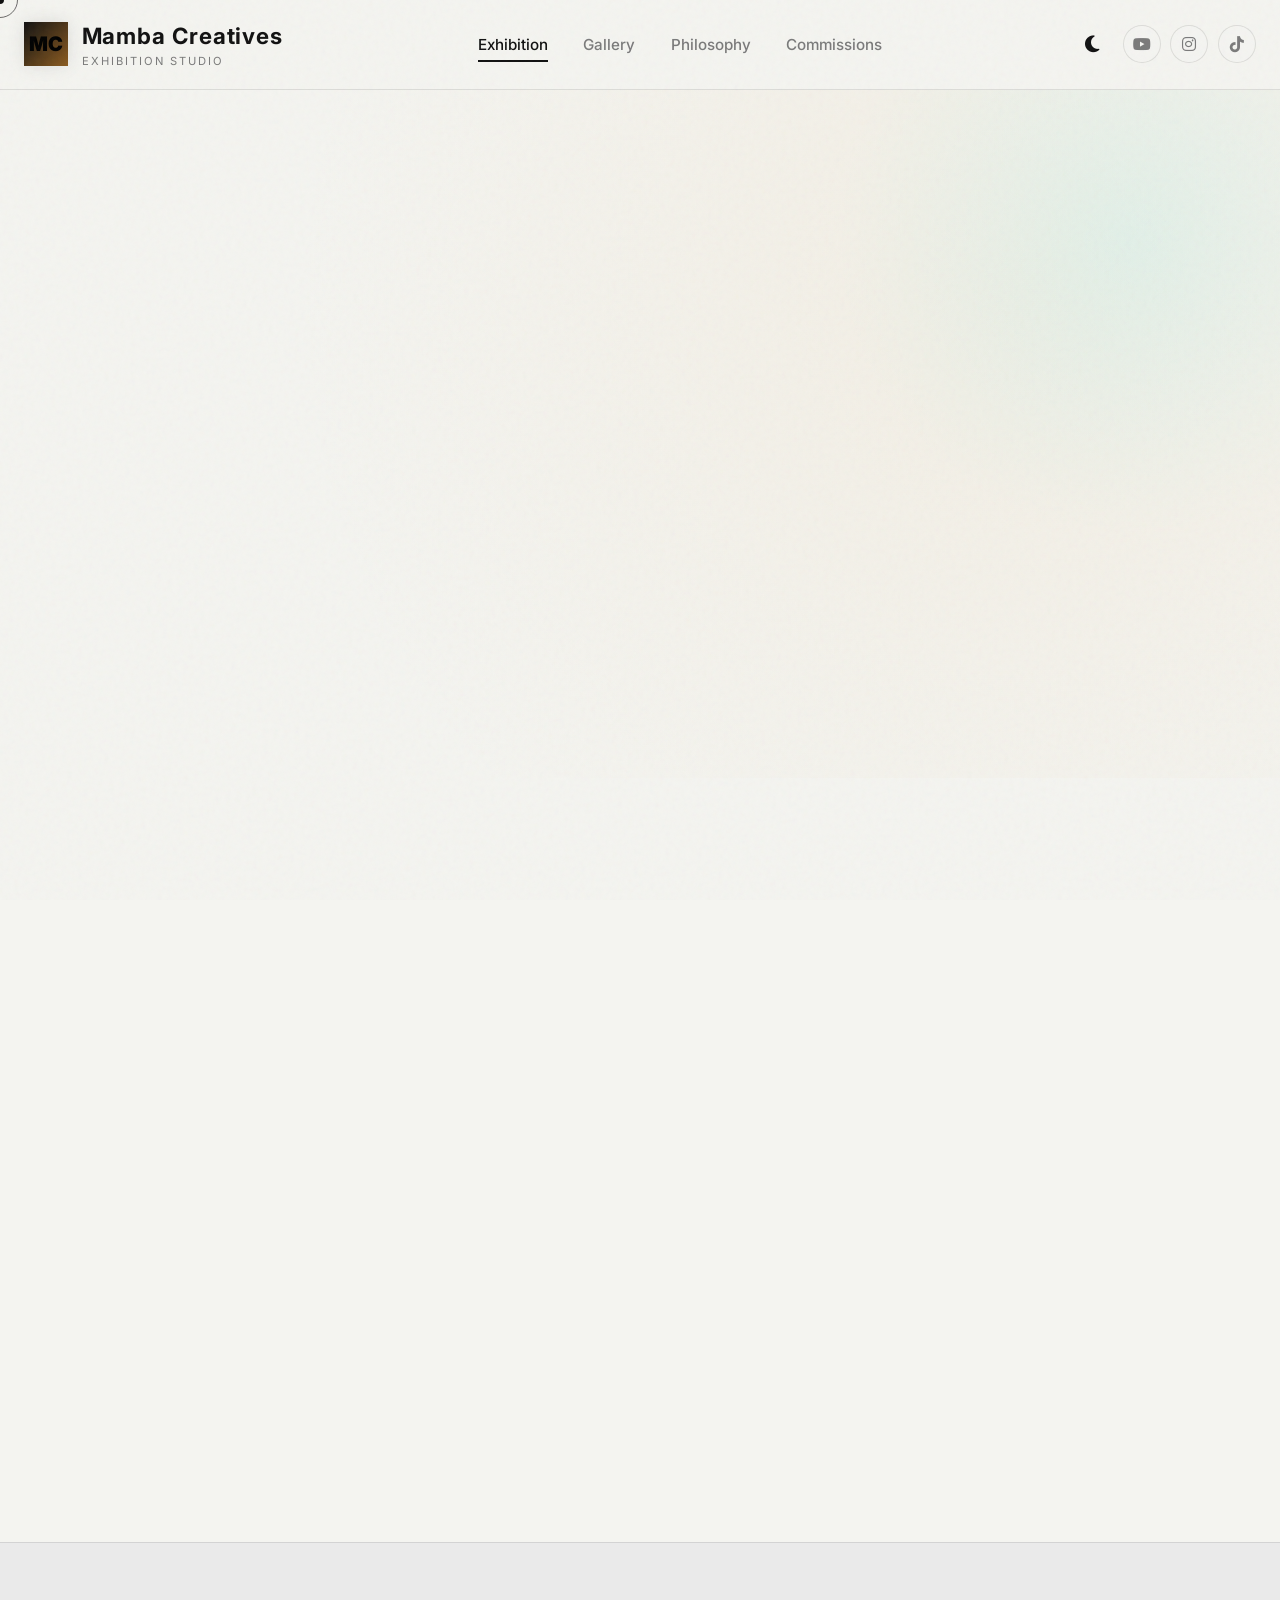
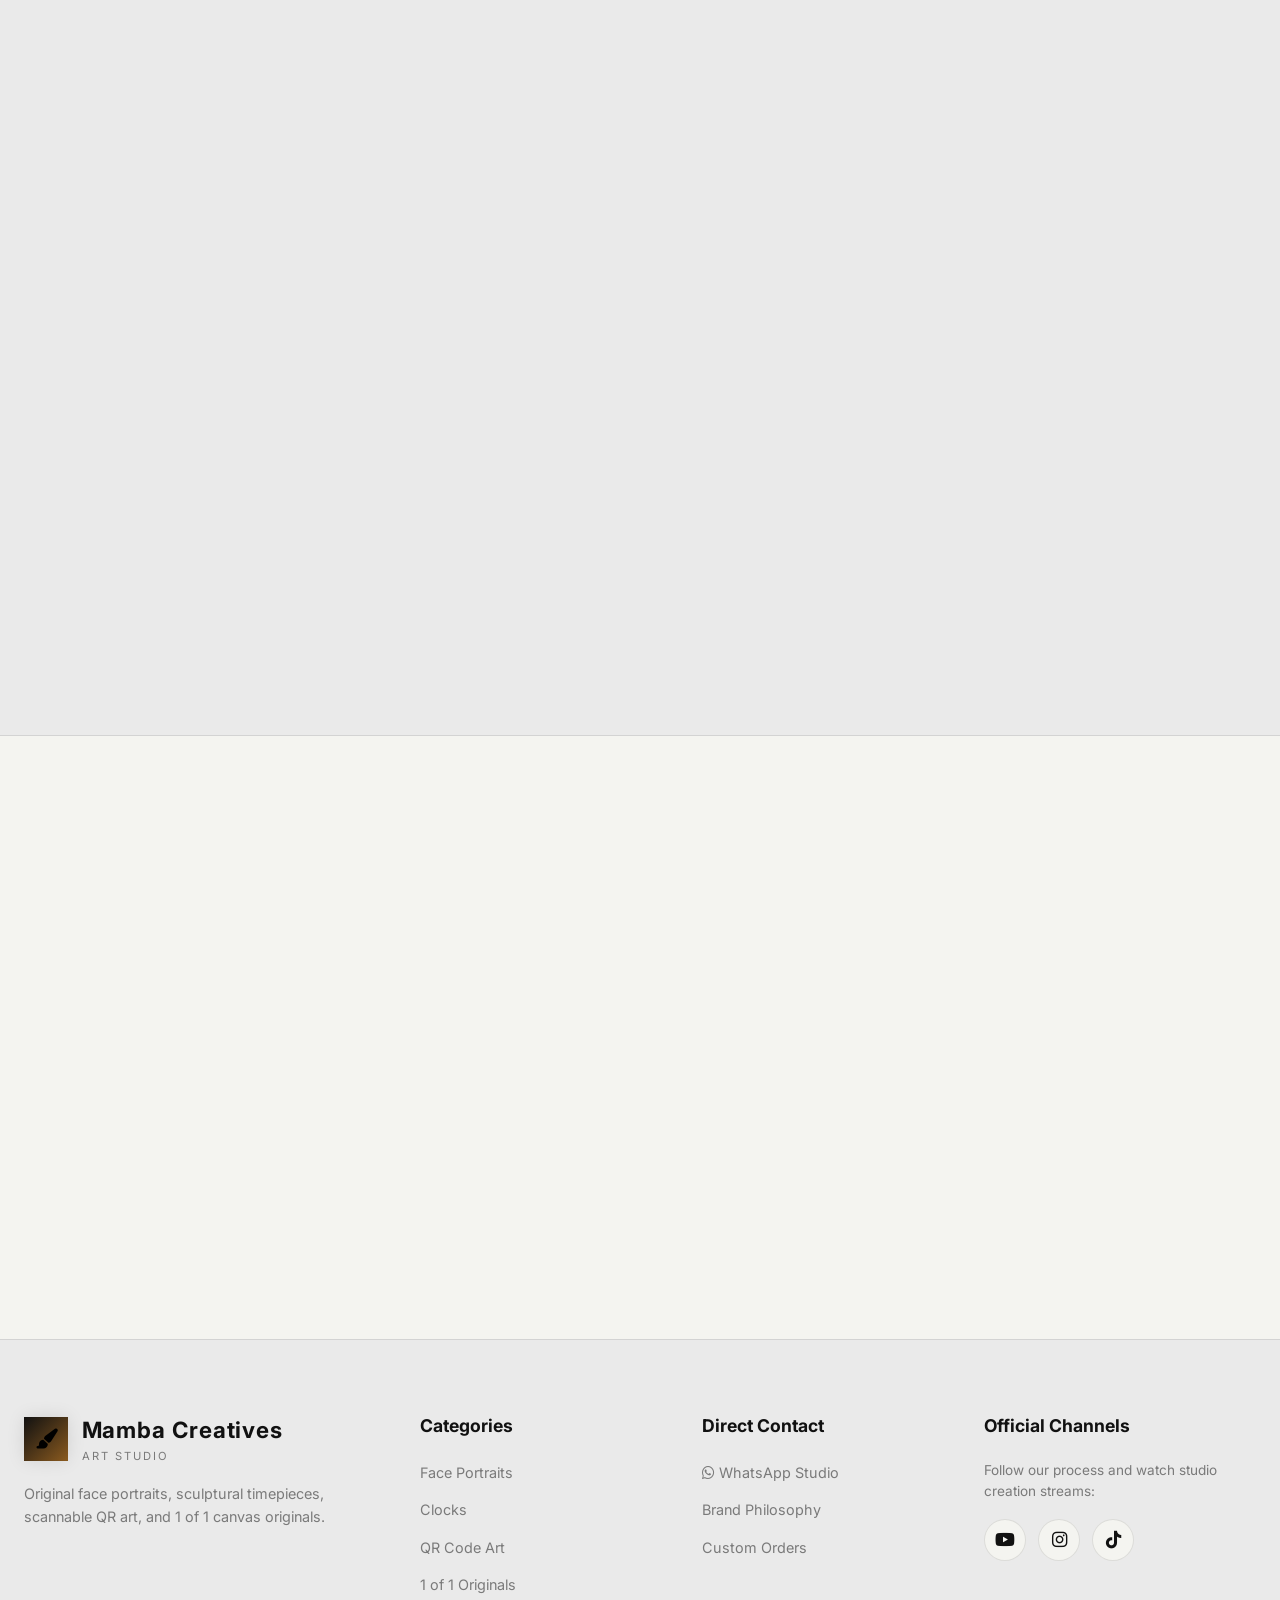
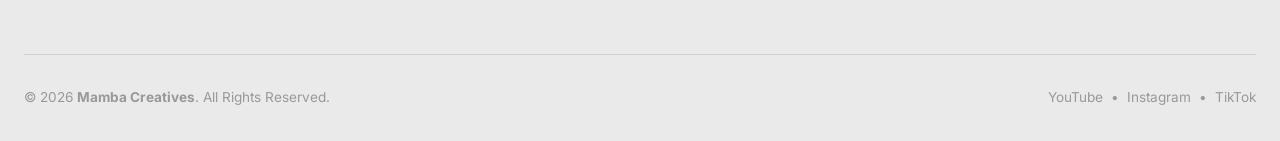
==== commit 07ff7282: "Migrate from LocalStorage to Firebase Firestore for real-time global syncing" ====
--- a/index.html
+++ b/index.html
@@ -400,6 +400,10 @@
         <i class="fa-solid fa-arrow-up"></i>
     </button>
 
+    <!-- Firebase JS SDK (v8) -->
+    <script src="https://www.gstatic.com/firebasejs/8.10.1/firebase-app.js"></script>
+    <script src="https://www.gstatic.com/firebasejs/8.10.1/firebase-firestore.js"></script>
+
     <!-- JavaScript Application Logic -->
     <script src="app.js"></script>
 </body>
--- a/styles.css
+++ b/styles.css
@@ -1662,3 +1662,22 @@
     box-shadow: var(--shadow-card);
 }
 
+@media (max-width: 768px) {
+    .gallery-container {
+        grid-template-columns: 1fr;
+    }
+    .about-hero-img {
+        max-height: 400px;
+    }
+    .hero-rotating-collage, .artwork-hero-box {
+        min-height: 320px;
+    }
+    .hero-visual-frame {
+        max-width: 100%;
+    }
+    .btn-whatsapp-lg {
+        width: 100%;
+        justify-content: center;
+    }
+}
+
